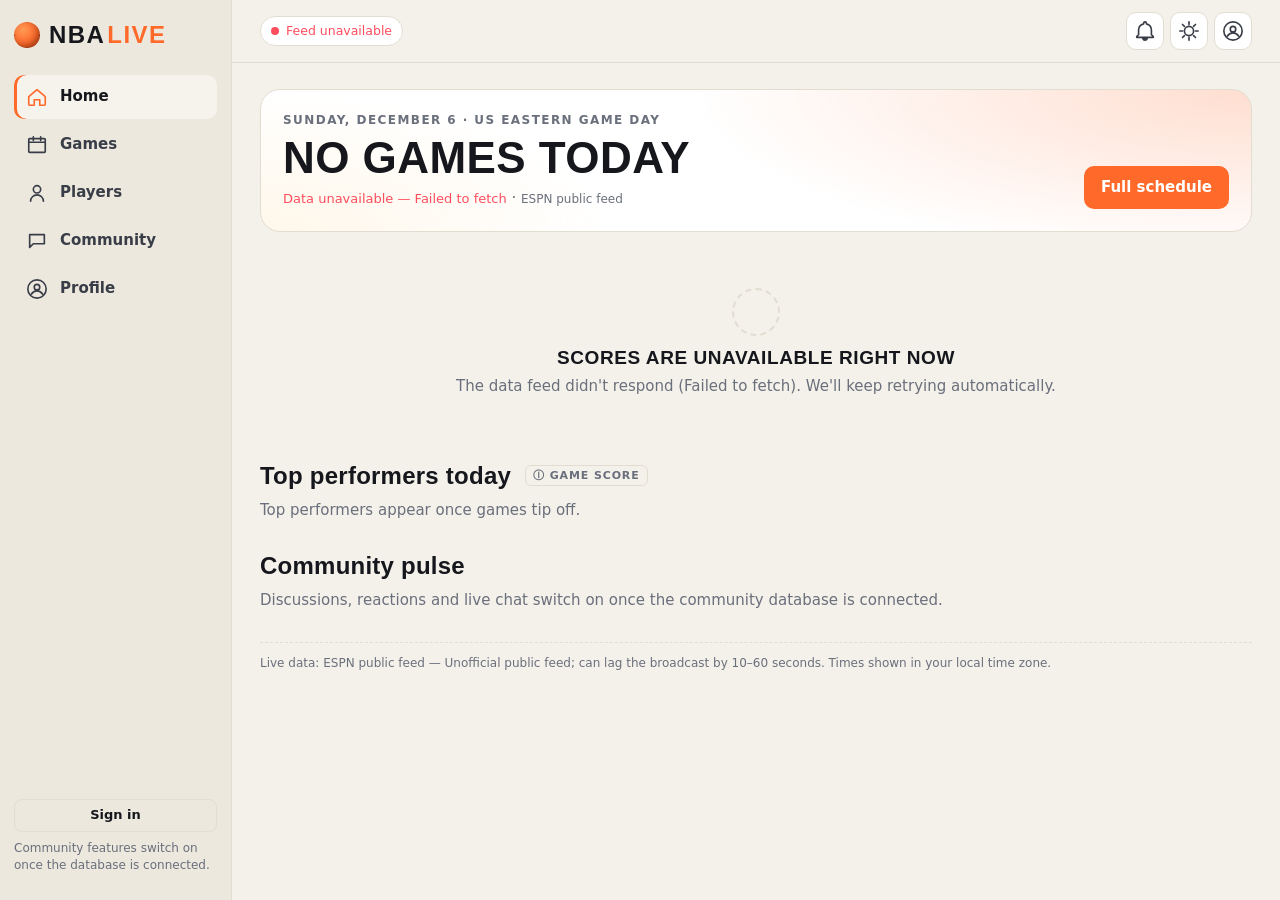
==== app/index.html @ f1c09ac2 "NBA Live app (Phase 1+2): game centre, play-by-play, box score, stats, shot chart, players, follows/" ====
<!doctype html>
<html lang="en" data-theme="dark">
<head>
<meta charset="utf-8">
<meta name="viewport" content="width=device-width, initial-scale=1, viewport-fit=cover">
<meta http-equiv="Content-Security-Policy" content="default-src 'self'; script-src 'self' https://esm.sh; connect-src 'self' https://site.api.espn.com https://site.web.api.espn.com https://*.supabase.co wss://*.supabase.co https://esm.sh; style-src 'self' 'unsafe-inline' https://fonts.googleapis.com; font-src https://fonts.gstatic.com; img-src 'self' data:; base-uri 'self'; form-action 'self'">
<meta name="referrer" content="strict-origin-when-cross-origin">
<meta name="theme-color" content="#0b0d12">
<title>NBA Live</title>
<link rel="manifest" href="manifest.webmanifest">
<link rel="icon" href="icon.svg" type="image/svg+xml">
<link rel="preconnect" href="https://fonts.googleapis.com">
<link rel="preconnect" href="https://fonts.gstatic.com" crossorigin>
<link href="https://fonts.googleapis.com/css2?family=Barlow+Condensed:wght@500;600;700;800&family=Inter:wght@400;500;600;700&family=JetBrains+Mono:wght@500;700&display=swap" rel="stylesheet">
<link rel="stylesheet" href="css/app.css?v=1">
<script src="js/theme-boot.js"></script>
</head>
<body>
<div id="shell">
  <aside id="sidebar" aria-label="Main navigation">
    <a class="brand" href="#/"><span class="brand-ball"></span><span>NBA<b>LIVE</b></span></a>
    <nav class="navlist" id="navSide"></nav>
    <div class="side-foot" id="sideFoot"></div>
  </aside>
  <div id="main">
    <header id="topbar">
      <a class="brand mob" href="#/"><span class="brand-ball"></span><span>NBA<b>LIVE</b></span></a>
      <div id="fresh" class="fresh" role="status" aria-live="polite"></div>
      <div class="top-actions">
        <a class="iconbtn" href="#/notifications" id="bell" aria-label="Notifications"><svg viewBox="0 0 24 24"><path d="M12 22a2.5 2.5 0 0 0 2.4-1.8H9.6A2.5 2.5 0 0 0 12 22Zm7-6V11a7 7 0 0 0-5.5-6.8V3.5a1.5 1.5 0 0 0-3 0v.7A7 7 0 0 0 5 11v5l-2 2v1h18v-1l-2-2Z"/></svg><i id="bellCount" hidden></i></a>
        <button class="iconbtn" id="themeBtn" aria-label="Switch light or dark theme"><svg viewBox="0 0 24 24"><path id="themeIcon" d="M12 3a9 9 0 1 0 9 9 7 7 0 0 1-9-9Z"/></svg></button>
        <a class="iconbtn" href="#/profile" id="meBtn" aria-label="Profile"></a>
      </div>
    </header>
    <div id="banner" hidden></div>
    <main id="view" tabindex="-1"></main>
  </div>
  <nav id="bottomnav" aria-label="Main navigation"></nav>
</div>
<div id="sheetRoot"></div>
<div id="toasts" aria-live="polite"></div>
<script type="module" src="js/main.js?v=1"></script>
</body>
</html>
---- app/css/app.css ----
/* NBA Live — arena night (dark) / court paper (light) */
:root {
  --font: "Inter", system-ui, -apple-system, "Segoe UI", sans-serif;
  --disp: "Barlow Condensed", "Arial Narrow", sans-serif;
  --mono: "JetBrains Mono", ui-monospace, monospace;
  --r: 14px;
  --r-sm: 9px;
  --side: 232px;
  --accent: #ff6a2b;
  --accent-2: #ffb02e;
  --live: #ff3b4f;
  --good: #1fbf75;
  --warn: #f5a524;
  --bad: #ff4d5e;
}
[data-theme="dark"] {
  --bg: #0a0c11;
  --bg-2: #0f1218;
  --panel: #131720;
  --panel-2: #1a1f2b;
  --line: #242a38;
  --text: #eef1f6;
  --muted: #8a93a6;
  --soft: #c6ccd8;
  --shadow: 0 10px 30px rgba(0, 0, 0, 0.35);
  --floor: #1b1712;
  --floor-line: rgba(255, 255, 255, 0.22);
  color-scheme: dark;
}
[data-theme="light"] {
  --bg: #f4f1ea;
  --bg-2: #ece8de;
  --panel: #ffffff;
  --panel-2: #f6f3ec;
  --line: #e2ddd1;
  --text: #15171c;
  --muted: #6a6f7c;
  --soft: #393d47;
  --shadow: 0 8px 24px rgba(40, 30, 10, 0.08);
  --floor: #f1e3c8;
  --floor-line: rgba(80, 50, 20, 0.35);
  color-scheme: light;
}

* { box-sizing: border-box; }
[hidden] { display: none !important; }
html, body { margin: 0; background: var(--bg); color: var(--text); font: 15px/1.45 var(--font); -webkit-font-smoothing: antialiased; }
a { color: inherit; text-decoration: none; }
a:hover { color: var(--accent); }
button, input, select, textarea { font: inherit; color: inherit; }
h1, h2, h3, h4 { font-family: var(--disp); letter-spacing: 0.01em; margin: 0 0 0.4em; line-height: 1.05; }
h1 { font-size: clamp(30px, 4.5vw, 44px); font-weight: 800; text-transform: uppercase; }
h2 { font-size: 24px; font-weight: 700; }
h3 { font-size: 19px; font-weight: 700; text-transform: uppercase; letter-spacing: 0.03em; }
h4 { font-size: 15px; font-weight: 700; text-transform: uppercase; letter-spacing: 0.04em; color: var(--soft); display: flex; align-items: center; gap: 6px; }
p { margin: 0 0 0.6em; }
small { color: var(--muted); }
.muted { color: var(--muted); }
.tiny { font-size: 12px; color: var(--muted); }
.good { color: var(--good); }
.bad { color: var(--bad); }
.warn { color: var(--warn); }
svg { width: 22px; height: 22px; fill: none; stroke: currentColor; stroke-width: 1.8; stroke-linecap: round; stroke-linejoin: round; }
:focus-visible { outline: 2px solid var(--accent); outline-offset: 2px; border-radius: 6px; }

/* ---------- shell ---------- */
#shell { min-height: 100vh; }
#sidebar { position: fixed; inset: 0 auto 0 0; width: var(--side); background: var(--bg-2); border-right: 1px solid var(--line); padding: 18px 14px; display: none; flex-direction: column; gap: 22px; z-index: 20; }
#main { min-width: 0; padding-bottom: calc(76px + env(safe-area-inset-bottom)); }
.brand { display: flex; align-items: center; gap: 9px; font-family: var(--disp); font-size: 24px; font-weight: 800; letter-spacing: 0.06em; }
.brand b { color: var(--accent); font-weight: 800; margin-left: 2px; }
.brand-ball { width: 26px; height: 26px; border-radius: 50%; background: radial-gradient(circle at 35% 30%, #ff9a55, var(--accent) 55%, #c4400f); position: relative; box-shadow: inset -3px -3px 6px rgba(0, 0, 0, 0.25); }
.brand-ball::before, .brand-ball::after { content: ""; position: absolute; inset: 0; border-radius: 50%; border: 1.5px solid rgba(0, 0, 0, 0.45); clip-path: inset(0 48% 0 48%); }
.brand-ball::after { clip-path: inset(48% 0 48% 0); }
.navlist { display: flex; flex-direction: column; gap: 4px; }
.navlist a { display: flex; align-items: center; gap: 12px; padding: 11px 12px; border-radius: 10px; color: var(--soft); font-weight: 600; }
.navlist a:hover { background: var(--panel); color: var(--text); }
.navlist a.on { background: var(--panel-2); color: var(--text); box-shadow: inset 3px 0 0 var(--accent); }
.navlist a.on svg { color: var(--accent); }
.side-foot { margin-top: auto; display: grid; gap: 8px; }
.side-me { display: flex; gap: 10px; align-items: center; }
.side-me span { display: grid; font-weight: 600; }

#topbar { position: sticky; top: 0; z-index: 15; display: flex; align-items: center; gap: 12px; padding: calc(10px + env(safe-area-inset-top)) 16px 10px; background: color-mix(in srgb, var(--bg) 86%, transparent); backdrop-filter: blur(12px); border-bottom: 1px solid var(--line); }
.top-actions { margin-left: auto; display: flex; gap: 6px; align-items: center; }
.iconbtn { display: inline-grid; place-items: center; width: 38px; height: 38px; border-radius: 10px; border: 1px solid var(--line); background: var(--panel); cursor: pointer; position: relative; color: var(--soft); }
.iconbtn:hover { color: var(--text); border-color: var(--muted); }
#bellCount { position: absolute; top: -5px; right: -5px; min-width: 18px; height: 18px; border-radius: 9px; background: var(--live); color: #fff; font: 700 11px/18px var(--font); font-style: normal; text-align: center; padding: 0 4px; }
.fresh { display: inline-flex; align-items: center; gap: 7px; font-size: 12.5px; color: var(--muted); padding: 5px 10px; border-radius: 20px; border: 1px solid var(--line); background: var(--panel); white-space: nowrap; overflow: hidden; text-overflow: ellipsis; }
.fresh i { width: 8px; height: 8px; border-radius: 50%; background: var(--good); flex: none; }
.fresh.live i { background: var(--live); animation: pulse 1.6s infinite; }
.fresh.warn { color: var(--warn); border-color: color-mix(in srgb, var(--warn) 40%, var(--line)); }
.fresh.warn i { background: var(--warn); }
.fresh.bad { color: var(--bad); }
.fresh.bad i { background: var(--bad); }

#bottomnav { position: fixed; inset: auto 0 0 0; z-index: 20; display: grid; grid-template-columns: repeat(5, 1fr); background: color-mix(in srgb, var(--bg-2) 94%, transparent); backdrop-filter: blur(12px); border-top: 1px solid var(--line); padding: 6px 4px calc(6px + env(safe-area-inset-bottom)); }
#bottomnav a { display: grid; justify-items: center; gap: 2px; font-size: 11px; font-weight: 600; color: var(--muted); padding: 6px 0; border-radius: 10px; }
#bottomnav a.on { color: var(--accent); }

@media (min-width: 900px) {
  #sidebar { display: flex; }
  #main { margin-left: var(--side); padding-bottom: 40px; }
  #bottomnav, .brand.mob { display: none; }
  #topbar { padding: 12px 28px; }
}

/* ---------- pages ---------- */
.page { max-width: 1240px; margin: 0 auto; padding: 18px 16px 30px; display: grid; gap: 22px; }
.page.narrow { max-width: 760px; }
@media (min-width: 900px) { .page { padding: 26px 28px 40px; } }
.page-head { display: flex; flex-wrap: wrap; align-items: flex-end; justify-content: space-between; gap: 12px; }
.page-head h1 { margin: 0; }
.sub { color: var(--muted); margin: 0; }
.eyebrow { text-transform: uppercase; letter-spacing: 0.12em; font-size: 12px; font-weight: 700; color: var(--muted); margin: 0 0 6px; display: flex; align-items: center; gap: 6px; flex-wrap: wrap; }
.sec { display: flex; align-items: center; gap: 8px; margin-bottom: 12px; }
.sec .count { font: 600 13px var(--font); color: var(--muted); background: var(--panel-2); padding: 2px 8px; border-radius: 10px; }
.hint { font: 600 11px var(--font); text-transform: uppercase; letter-spacing: 0.08em; color: var(--muted); border: 1px solid var(--line); padding: 2px 7px; border-radius: 6px; cursor: help; margin-left: 6px; }
.row { display: flex; align-items: center; }
.gap { gap: 10px; flex-wrap: wrap; }
.grid { display: grid; gap: 14px; }
.grid.two { grid-template-columns: 1fr; }
@media (min-width: 980px) { .grid.two { grid-template-columns: 1fr 1fr; align-items: start; } }
.grid.cards { grid-template-columns: repeat(auto-fill, minmax(260px, 1fr)); }
.panel { background: var(--panel); border: 1px solid var(--line); border-radius: var(--r); padding: 16px; box-shadow: var(--shadow); min-width: 0; }
.panel.notice { border-color: color-mix(in srgb, var(--accent) 45%, var(--line)); background: linear-gradient(135deg, color-mix(in srgb, var(--accent) 10%, var(--panel)), var(--panel)); }
.source-note { font-size: 12px; color: var(--muted); border-top: 1px dashed var(--line); padding-top: 12px; }
.more { display: inline-block; margin-top: 10px; font-weight: 600; color: var(--accent); }

.btn { display: inline-flex; align-items: center; justify-content: center; gap: 6px; padding: 10px 16px; border-radius: 10px; border: 1px solid transparent; background: var(--accent); color: #fff; font-weight: 700; cursor: pointer; white-space: nowrap; }
.btn:hover { filter: brightness(1.08); color: #fff; }
.btn.ghost { background: transparent; border-color: var(--line); color: var(--text); }
.btn.ghost:hover { border-color: var(--muted); color: var(--text); }
.btn.sm { padding: 6px 11px; font-size: 13px; border-radius: 8px; }
.btn.wide { width: 100%; }
.btn[disabled] { opacity: 0.55; cursor: default; }
input[type="search"], input[type="text"], input[type="email"], input[type="password"], input[type="date"], input:not([type]), select, textarea { background: var(--panel-2); border: 1px solid var(--line); border-radius: 9px; padding: 9px 11px; min-width: 0; }
textarea { width: 100%; resize: vertical; }
select { cursor: pointer; }
.seg { display: inline-flex; border: 1px solid var(--line); border-radius: 10px; padding: 3px; background: var(--panel-2); gap: 2px; }
.seg.wrap { flex-wrap: wrap; }
.seg button { border: 0; background: transparent; padding: 6px 11px; border-radius: 7px; cursor: pointer; font-weight: 600; font-size: 13px; color: var(--muted); display: inline-flex; gap: 6px; align-items: center; }
.seg button.on { background: var(--panel); color: var(--text); box-shadow: 0 1px 3px rgba(0, 0, 0, 0.2); }
.filters { display: flex; flex-wrap: wrap; gap: 10px; align-items: center; margin-bottom: 12px; }
.filters.sticky { position: sticky; top: 64px; z-index: 5; background: var(--bg); padding: 8px 0; margin: 0; }
.filters input[type="search"] { flex: 1 1 220px; }
.chips { display: flex; gap: 6px; flex-wrap: wrap; margin-bottom: 8px; }
.chipbtn { border: 1px solid var(--line); background: transparent; border-radius: 20px; padding: 5px 12px; font-size: 13px; font-weight: 600; cursor: pointer; color: var(--soft); }
.chipbtn.on { background: var(--text); color: var(--bg); border-color: var(--text); }
.toggle { display: inline-flex; gap: 8px; align-items: center; cursor: pointer; font-weight: 500; }
.toggle input { accent-color: var(--accent); width: 17px; height: 17px; }

.chip { display: inline-flex; align-items: center; gap: 5px; font: 700 11px/1 var(--font); text-transform: uppercase; letter-spacing: 0.08em; padding: 5px 8px; border-radius: 6px; background: var(--panel-2); color: var(--soft); border: 1px solid var(--line); white-space: nowrap; }
.chip.live { background: color-mix(in srgb, var(--live) 16%, transparent); color: var(--live); border-color: color-mix(in srgb, var(--live) 35%, transparent); }
.chip.warn { color: var(--warn); border-color: color-mix(in srgb, var(--warn) 40%, transparent); background: color-mix(in srgb, var(--warn) 12%, transparent); }
.chip.bad { color: var(--bad); border-color: color-mix(in srgb, var(--bad) 40%, transparent); background: color-mix(in srgb, var(--bad) 12%, transparent); }
.chip.muted { color: var(--muted); }
.dot { display: inline-block; width: 8px; height: 8px; border-radius: 50%; background: currentColor; }
.dot.live { background: var(--live); animation: pulse 1.6s infinite; }
@keyframes pulse { 0% { box-shadow: 0 0 0 0 color-mix(in srgb, var(--live) 60%, transparent); } 70% { box-shadow: 0 0 0 7px transparent; } 100% { box-shadow: 0 0 0 0 transparent; } }

/* team + player badges (no logos or photos: initials in team colours) */
.tbadge { display: inline-grid; place-items: center; min-width: 34px; height: 24px; padding: 0 5px; border-radius: 6px; font: 800 12.5px/1 var(--disp); letter-spacing: 0.05em; flex: none; box-shadow: inset 0 -2px 0 rgba(0, 0, 0, 0.18); }
.tbadge.xs { min-width: 30px; height: 18px; font-size: 11px; border-radius: 4px; }
.tbadge.lg { min-width: 56px; height: 40px; font-size: 20px; border-radius: 10px; }
.pbadge { --tc: #444; --ti: #fff; position: relative; display: inline-grid; place-items: center; width: 38px; height: 38px; border-radius: 50%; flex: none; background: radial-gradient(circle at 30% 25%, color-mix(in srgb, var(--tc) 70%, #fff), var(--tc)); color: var(--ti); font: 800 14px/1 var(--disp); letter-spacing: 0.03em; }
.pbadge i { position: absolute; right: -4px; bottom: -3px; font: 700 10px/1 var(--mono); font-style: normal; background: var(--bg); color: var(--text); border: 1px solid var(--line); border-radius: 6px; padding: 2px 3px; }
.pbadge.lg { width: 52px; height: 52px; font-size: 19px; }
.pbadge.xl { width: 96px; height: 96px; font-size: 36px; }
.pbadge.xl i { font-size: 14px; padding: 3px 6px; }
.avatar { display: inline-grid; place-items: center; width: 34px; height: 34px; border-radius: 50%; font: 800 13px/1 var(--disp); flex: none; }
.avatar.xs { width: 24px; height: 24px; font-size: 10px; }
.avatar.sm { width: 30px; height: 30px; font-size: 12px; }
.avatar.xl { width: 72px; height: 72px; font-size: 28px; }

/* ---------- home ---------- */
.hero { display: flex; justify-content: space-between; align-items: flex-end; gap: 16px; flex-wrap: wrap; padding: 22px; border-radius: 20px; border: 1px solid var(--line); background:
  radial-gradient(800px 240px at 100% 0%, color-mix(in srgb, var(--accent) 22%, transparent), transparent 70%),
  radial-gradient(500px 200px at 0% 100%, color-mix(in srgb, var(--accent-2) 10%, transparent), transparent 70%), var(--panel); }
.hero h1 { margin: 0 0 6px; }
.fresh-note { font-size: 13px; color: var(--muted); }
.fresh-note.warn { color: var(--warn); }
.fresh-note.bad { color: var(--bad); }
.perf-list { display: grid; gap: 8px; grid-template-columns: repeat(auto-fill, minmax(330px, 1fr)); }
.perf { display: grid; grid-template-columns: 22px 44px minmax(0, 1fr); grid-template-areas: "rank badge name" "rank badge line"; column-gap: 10px; row-gap: 2px; align-items: center; background: var(--panel); border: 1px solid var(--line); border-radius: 12px; padding: 10px 12px; }
.perf:hover { border-color: var(--accent); color: inherit; }
.perf .rank { grid-area: rank; font: 800 20px var(--disp); color: var(--muted); }
.perf .pbadge { grid-area: badge; }
.perf-name { grid-area: name; display: flex; align-items: baseline; gap: 8px; min-width: 0; }
.perf-name b { white-space: nowrap; overflow: hidden; text-overflow: ellipsis; }
.perf-name small { display: inline-flex; align-items: center; gap: 5px; white-space: nowrap; flex: none; }
.perf-line { grid-area: line; font: 700 15px var(--disp); letter-spacing: 0.03em; display: flex; gap: 8px; align-items: baseline; flex-wrap: wrap; }
.perf-line small { font: 500 11px var(--font); }
.follow-strip { display: grid; gap: 10px; grid-template-columns: repeat(auto-fill, minmax(260px, 1fr)); }
.fchip { display: flex; gap: 10px; align-items: center; padding: 10px 12px; border: 1px solid var(--line); border-radius: 12px; background: var(--panel); }
.fchip span { display: grid; min-width: 0; }
.pulse { display: grid; gap: 8px; }
.pulse-item { display: flex; gap: 10px; align-items: flex-start; padding: 10px 12px; border-radius: 12px; background: var(--panel); border: 1px solid var(--line); }
.pulse-item small { margin-left: 6px; }

/* ---------- game cards ---------- */
.gcard { display: grid; gap: 8px; padding: 14px; border-radius: var(--r); background: var(--panel); border: 1px solid var(--line); position: relative; overflow: hidden; transition: transform 0.15s, border-color 0.15s; }
.gcard::before { content: ""; position: absolute; inset: 0 0 auto 0; height: 3px; background: linear-gradient(90deg, var(--ha) 50%, var(--hh) 50%); }
.gcard:hover { transform: translateY(-2px); border-color: color-mix(in srgb, var(--accent) 50%, var(--line)); color: inherit; }
.gcard.in { border-color: color-mix(in srgb, var(--live) 35%, var(--line)); }
.gc-top { display: flex; justify-content: space-between; align-items: center; gap: 8px; }
.gc-clock { font: 600 13px var(--mono); color: var(--soft); }
.gc-row { display: grid; grid-template-columns: auto 1fr auto; gap: 10px; align-items: center; }
.gc-row.lost { opacity: 0.6; }
.gc-name { display: grid; min-width: 0; }
.gc-name b { white-space: nowrap; overflow: hidden; text-overflow: ellipsis; font-weight: 600; }
.gc-name small { font-size: 11.5px; }
.sc { font: 800 28px/1 var(--disp); position: relative; min-width: 44px; text-align: right; font-variant-numeric: tabular-nums; }
.gc-row.lead .sc { color: var(--text); }
.gcard.big .sc { font-size: 36px; }
.gc-foot { font-size: 12px; color: var(--muted); }
.flash { animation: flash 1.4s ease-out 2; color: var(--accent) !important; }
@keyframes flash { 0% { text-shadow: 0 0 0 transparent; transform: scale(1); } 20% { text-shadow: 0 0 18px var(--accent); transform: scale(1.12); } 100% { text-shadow: 0 0 0 transparent; transform: scale(1); } }
.delta { position: absolute; top: -12px; right: -6px; font: 700 12px var(--font); font-style: normal; color: #fff; background: var(--accent); border-radius: 6px; padding: 1px 5px; animation: rise 1.6s ease-out forwards; }
@keyframes rise { from { opacity: 1; transform: translateY(4px); } to { opacity: 0; transform: translateY(-14px); } }

.daystrip { display: flex; gap: 6px; align-items: center; overflow-x: auto; padding-bottom: 4px; }
.daystrip .day { display: grid; justify-items: center; min-width: 62px; padding: 8px 6px; border-radius: 12px; border: 1px solid var(--line); background: var(--panel); cursor: pointer; }
.daystrip .day b { font: 800 22px/1.1 var(--disp); }
.daystrip .day small { font-size: 11px; text-transform: uppercase; letter-spacing: 0.06em; }
.daystrip .day.today { border-color: color-mix(in srgb, var(--accent) 60%, var(--line)); }
.daystrip .day.on { background: var(--accent); border-color: var(--accent); color: #fff; }
.daystrip .day.on small { color: rgba(255, 255, 255, 0.85); }

/* ---------- game centre ---------- */
.scorehead { display: grid; grid-template-columns: 1fr auto 1fr; align-items: center; gap: 12px; padding: 18px; border-radius: 20px; border: 1px solid var(--line); background:
  linear-gradient(100deg, color-mix(in srgb, var(--ca) 28%, transparent), transparent 38%, transparent 62%, color-mix(in srgb, var(--ch) 28%, transparent)), var(--panel); box-shadow: var(--shadow); }
.sh-team { display: flex; align-items: center; gap: 12px; min-width: 0; }
.sh-team > div { display: grid; min-width: 0; }
.sh-team.home { flex-direction: row-reverse; text-align: right; }
.sh-team.home .sh-meta { justify-content: flex-end; }
.sh-name { font: 700 20px/1.05 var(--disp); text-transform: uppercase; }
.sh-meta { display: flex; gap: 8px; flex-wrap: wrap; align-items: center; margin-top: 5px; font-size: 12px; }
.to-dots { display: inline-flex; gap: 3px; }
.to-dots i { width: 7px; height: 7px; border-radius: 2px; background: var(--line); }
.to-dots i.on { background: var(--soft); }
.fouls { color: var(--muted); }
.fouls.bonus { color: var(--warn); font-weight: 700; }
.poss { color: var(--accent); font-weight: 700; }
.sh-mid { display: grid; justify-items: center; gap: 6px; text-align: center; }
.sh-scores { display: flex; align-items: center; gap: 12px; }
.big-score { position: relative; font: 800 clamp(44px, 9vw, 72px)/0.9 var(--disp); font-variant-numeric: tabular-nums; }
.sh-dash { color: var(--muted); font: 700 28px var(--disp); }
.sh-status { display: flex; gap: 8px; align-items: center; font: 600 14px var(--mono); }
@media (max-width: 640px) {
  .scorehead { grid-template-columns: 1fr 1fr; padding: 14px; }
  .sh-mid { grid-column: 1 / -1; order: -1; }
  .sh-team .tbadge.lg { min-width: 44px; height: 32px; font-size: 16px; }
  .sh-name { font-size: 16px; }
}
.linescore { width: 100%; border-collapse: collapse; margin-top: 10px; font: 600 14px var(--mono); background: var(--panel); border: 1px solid var(--line); border-radius: 12px; overflow: hidden; }
.linescore th, .linescore td { padding: 7px 10px; text-align: center; border-bottom: 1px solid var(--line); }
.linescore th:first-child { text-align: left; display: flex; gap: 6px; align-items: center; font-family: var(--font); }
.linescore thead th { color: var(--muted); font-size: 12px; }
.linescore .tot { font-weight: 800; color: var(--text); }
.linescore tr:last-child td, .linescore tr:last-child th { border-bottom: 0; }
.tabs { display: flex; gap: 4px; overflow-x: auto; border-bottom: 1px solid var(--line); position: sticky; top: 58px; z-index: 6; background: var(--bg); scrollbar-width: none; }
.tabs a { padding: 12px 14px; font-weight: 700; color: var(--muted); white-space: nowrap; border-bottom: 2.5px solid transparent; }
.tabs a.on { color: var(--text); border-bottom-color: var(--accent); }
.game [data-body] { display: grid; gap: 14px; }

.plays { list-style: none; margin: 0; padding: 0; display: grid; }
.play { display: grid; grid-template-columns: 58px 34px 1fr auto; gap: 10px; align-items: center; padding: 9px 6px; border-bottom: 1px solid var(--line); cursor: pointer; border-radius: 8px; }
.play > a { display: contents; }
.play:hover { background: var(--panel-2); }
.play.scoring .pl-text { font-weight: 600; }
.play.cat-sub .pl-text, .play.cat-timeout .pl-text { color: var(--muted); }
.pl-clock { display: grid; font: 600 11px var(--mono); color: var(--muted); }
.pl-clock b { font-size: 13px; color: var(--soft); }
.pl-text { min-width: 0; }
.pts { font-style: normal; font: 800 13px var(--disp); background: var(--accent); color: #fff; border-radius: 5px; padding: 1px 6px; margin-right: 7px; }
.pl-score { font: 600 13px var(--mono); color: var(--muted); }
.pl-score.hot { color: var(--text); }
.pl-act { display: inline-block; margin-left: 8px; font-size: 12px; color: var(--muted); }
.plays.compact .play { grid-template-columns: 52px 34px 1fr auto; padding: 7px 4px; }
.pgroup { margin: 14px 0 4px; color: var(--muted); font-size: 14px; }
.run { display: flex; gap: 8px; align-items: center; padding: 8px 10px; border-radius: 10px; margin-bottom: 8px; background: color-mix(in srgb, var(--tc) 18%, transparent); border: 1px solid color-mix(in srgb, var(--tc) 40%, transparent); }
.leaders { display: grid; grid-template-columns: 1fr 1fr; gap: 14px; }
.leader { display: grid; grid-template-columns: 38px 1fr auto; gap: 8px; align-items: center; padding: 6px 0; }
.leader span { display: grid; min-width: 0; }
.leader span b { white-space: nowrap; overflow: hidden; text-overflow: ellipsis; }
.leader strong { font: 800 26px var(--disp); }
.oncourt { border-radius: 12px; padding: 10px; background: color-mix(in srgb, var(--tc) 8%, var(--panel-2)); border: 1px solid color-mix(in srgb, var(--tc) 30%, var(--line)); }
.oc-p { display: grid; grid-template-columns: 38px 1fr auto; gap: 10px; align-items: center; padding: 6px 2px; }
.oc-p span:nth-child(2) { display: grid; }
.oc-line { font: 700 15px var(--disp); display: flex; gap: 5px; align-items: baseline; }
.oc-line small { font: 500 10px var(--font); margin-right: 3px; }
.oc-line em { font: 600 11px var(--mono); font-style: normal; color: var(--muted); margin-left: 4px; }
.oc-line em.bad { color: var(--bad); }
.subhead { margin-top: 14px; }
.subs { list-style: none; padding: 0; margin: 0; display: grid; gap: 4px; }
.subs li { display: grid; grid-template-columns: 34px 1fr 1fr auto; gap: 10px; align-items: center; padding: 7px 8px; border-radius: 8px; background: var(--panel-2); cursor: pointer; font-size: 14px; }
.sub-in { color: var(--good); font-weight: 600; }
.sub-out { color: var(--bad); font-weight: 600; }
.wp { width: 100%; height: 120px; }
.wp polyline { fill: none; stroke-width: 2.5; vector-effect: non-scaling-stroke; }
.wp .mid { stroke: var(--line); stroke-dasharray: 4 4; vector-effect: non-scaling-stroke; }
.wp-legend { display: flex; justify-content: space-between; font-size: 13px; gap: 8px; }
.wp-legend span { display: flex; align-items: center; gap: 5px; }
.kv { display: grid; grid-template-columns: max-content 1fr; gap: 6px 14px; margin: 0; }
.kv dt { color: var(--muted); }
.kv dd { margin: 0; }
.matchup { display: flex; align-items: center; justify-content: space-around; gap: 10px; margin: 8px 0 16px; text-align: center; }
.matchup > div { display: grid; justify-items: center; gap: 6px; }
.vs { font: 800 22px var(--disp); color: var(--muted); }
.inj { list-style: none; padding: 0; margin: 0 0 12px; display: grid; gap: 6px; }
.summary .facts { margin: 0 0 12px; }
.facts { padding-left: 18px; display: grid; gap: 4px; }
.generated { border: 1px dashed color-mix(in srgb, var(--accent) 50%, var(--line)); border-radius: 12px; padding: 12px; background: color-mix(in srgb, var(--accent) 6%, transparent); }
.gen-tag { display: inline-block; font: 700 10.5px var(--font); letter-spacing: 0.1em; text-transform: uppercase; color: var(--accent); margin-bottom: 6px; }

.tablewrap { overflow-x: auto; -webkit-overflow-scrolling: touch; border-radius: 10px; }
table.box { border-collapse: collapse; width: 100%; font: 500 13.5px var(--mono); white-space: nowrap; }
table.box th, table.box td { padding: 8px 9px; text-align: right; border-bottom: 1px solid var(--line); }
table.box th:first-child { text-align: left; font-family: var(--font); position: sticky; left: 0; background: var(--panel); z-index: 1; min-width: 150px; }
table.box thead th { font: 700 11.5px var(--font); color: var(--muted); }
table.box thead button { border: 0; background: none; cursor: pointer; font: inherit; color: inherit; padding: 0; }
table.box thead button.on { color: var(--accent); }
table.box td.sorted { background: color-mix(in srgb, var(--accent) 8%, transparent); }
table.box tr.grp th { font: 700 11px var(--font); text-transform: uppercase; letter-spacing: 0.1em; color: var(--muted); background: var(--panel-2); }
table.box tr.totals th, table.box tr.totals td { font-weight: 800; border-top: 2px solid var(--line); }
table.box tr.pcts td { color: var(--muted); }
table.box tr.oncourt-row th { box-shadow: inset 3px 0 0 var(--good); }
.oc-dot { display: inline-block; width: 7px; height: 7px; border-radius: 50%; background: var(--good); margin-right: 6px; vertical-align: middle; }
.dnp { font-size: 13px; color: var(--muted); margin-top: 10px; }
table.log th:first-child { min-width: 70px; }

.cmp-head { display: flex; justify-content: space-between; align-items: center; margin-bottom: 8px; font-family: var(--disp); text-transform: uppercase; font-size: 17px; }
.cmp { display: grid; grid-template-columns: 70px 1fr 70px; gap: 10px; align-items: center; padding: 6px 0; font: 600 14px var(--mono); }
.cmp > span:last-child { text-align: right; }
.cmp .win { color: var(--text); font-weight: 800; }
.cmp > span { color: var(--muted); }
.cmp-mid small { display: block; text-align: center; font: 600 12px var(--font); margin-bottom: 4px; }
.cmp-bar { display: flex; height: 7px; border-radius: 4px; overflow: hidden; gap: 2px; background: var(--panel-2); }
.qbars { display: flex; gap: 14px; align-items: flex-end; height: 150px; padding-top: 10px; }
.qb { display: grid; justify-items: center; gap: 4px; flex: 1; height: 100%; grid-template-rows: 1fr auto auto; }
.qb-bars { display: flex; gap: 4px; align-items: flex-end; height: 100%; }
.qb-bars i { width: 16px; border-radius: 4px 4px 0 0; min-height: 2px; }
.qb span { font: 600 12px var(--mono); }

/* shot chart */
.shot-layout { display: grid; gap: 14px; }
@media (min-width: 1000px) { .shot-layout { grid-template-columns: 1.4fr 1fr; align-items: start; } }
.court-wrap { max-width: 620px; margin: 0 auto; }
.court { width: 100%; height: auto; display: block; border-radius: 12px; }
.c-floor { fill: var(--floor); }
.c-lines * { fill: none; stroke: var(--floor-line); stroke-width: 2; }
.c-rim { stroke: var(--accent) !important; stroke-width: 2.5 !important; }
.shot { cursor: pointer; transition: transform 0.1s; }
.shot.made { stroke: rgba(0, 0, 0, 0.45); stroke-width: 1.5; opacity: 0.9; }
.shot.miss path { stroke-width: 2.6; fill: none; }
.shot.miss .hit { fill: transparent; stroke: none; }
.shot.sel { stroke: var(--text) !important; stroke-width: 3; }
.shot:hover { opacity: 1; }
.legend { font-size: 13px; color: var(--muted); margin-top: 8px; display: flex; align-items: center; gap: 6px; flex-wrap: wrap; }
.lg.made { display: inline-block; width: 11px; height: 11px; border-radius: 50%; background: var(--accent); }
.lg.miss { font-weight: 800; color: var(--accent); }
.zones { width: 100%; border-collapse: collapse; font-size: 14px; }
.zones th, .zones td { padding: 7px 6px; text-align: left; border-bottom: 1px solid var(--line); }
.zones th { font-size: 12px; color: var(--muted); }
.barcell { width: 35%; }
.barcell i { display: block; height: 8px; border-radius: 4px; background: var(--accent); }
.mini-stat { display: flex; gap: 6px; align-items: center; padding: 6px 10px; border-radius: 10px; background: var(--panel-2); }
.ps-court .court.mini { max-width: 320px; margin: 10px auto 0; }

/* sheet */
.sheet-wrap { position: fixed; inset: 0; z-index: 50; }
.sheet-bg { position: absolute; inset: 0; background: rgba(0, 0, 0, 0.5); opacity: 0; transition: opacity 0.2s; }
.sheet { position: absolute; left: 0; right: 0; bottom: 0; max-height: 88vh; overflow: auto; background: var(--panel); border-radius: 20px 20px 0 0; border: 1px solid var(--line); padding: 20px 18px calc(20px + env(safe-area-inset-bottom)); transform: translateY(100%); transition: transform 0.22s ease-out; outline: none; }
.sheet-wrap.open .sheet-bg { opacity: 1; }
.sheet-wrap.open .sheet { transform: none; }
.sheet-x { position: absolute; top: 10px; right: 12px; width: 34px; height: 34px; border-radius: 50%; border: 1px solid var(--line); background: var(--panel-2); font-size: 20px; cursor: pointer; line-height: 1; }
@media (min-width: 900px) {
  .sheet { left: auto; top: 0; width: 460px; max-height: none; border-radius: 0; transform: translateX(100%); }
}
.playsheet h2 { font: 700 22px/1.2 var(--font); display: flex; gap: 8px; align-items: flex-start; padding-right: 30px; }
.ps-score { display: flex; gap: 16px; align-items: center; font: 700 18px var(--mono); margin: 8px 0 12px; }
.ps-score span { display: flex; gap: 6px; align-items: center; }
.ps-people { display: grid; gap: 8px; margin-bottom: 12px; }
.ps-person { display: flex; gap: 10px; align-items: center; padding: 8px 10px; border-radius: 10px; background: var(--panel-2); }
.ps-person span { display: grid; }
.reactbar { display: flex; gap: 6px; flex-wrap: wrap; margin: 14px 0; }
.reactbar button { border: 1px solid var(--line); background: var(--panel-2); border-radius: 20px; padding: 6px 10px; cursor: pointer; font-size: 17px; display: inline-flex; align-items: center; gap: 4px; }
.reactbar button b { font: 700 12px var(--font); }
.reactbar button.on { border-color: var(--accent); background: color-mix(in srgb, var(--accent) 16%, transparent); }
.reactbar .share { font-size: 13px; font-weight: 700; margin-left: auto; }

/* discussion */
.thread { display: grid; gap: 2px; margin-bottom: 12px; }
.cmt { display: grid; grid-template-columns: 32px 1fr; gap: 10px; padding: 10px 0; border-bottom: 1px solid var(--line); }
.cmt.reply { margin-left: 30px; }
.cmt header { display: flex; gap: 8px; align-items: baseline; flex-wrap: wrap; }
.cmt p { margin: 3px 0 4px; white-space: pre-wrap; word-break: break-word; }
.cmt footer { display: flex; gap: 12px; }
.cmt footer button { border: 0; background: none; color: var(--muted); font-size: 12.5px; font-weight: 600; cursor: pointer; padding: 0; }
.cmt footer button.lk.on { color: var(--live); }
.composer { display: grid; gap: 8px; justify-items: end; }
.replying { justify-self: stretch; font-size: 13px; color: var(--muted); display: flex; gap: 8px; }
.replying button { border: 0; background: none; color: var(--accent); cursor: pointer; }
.signin-cta { display: flex; gap: 8px; flex-wrap: wrap; align-items: center; padding: 12px; border-radius: 12px; background: var(--panel-2); }
.signin-cta span { flex: 1 1 100%; color: var(--muted); }
.chat { display: grid; grid-template-rows: auto 1fr auto; height: min(70vh, 620px); }
.chat-head { display: flex; justify-content: space-between; align-items: baseline; margin-bottom: 8px; }
.chat-list { overflow-y: auto; display: grid; align-content: start; gap: 10px; padding: 6px 2px; }
.chat-msg { display: flex; gap: 8px; }
.chat-msg p { margin: 2px 0 0; word-break: break-word; }
.chat-msg.mine b { color: var(--accent); }
.chat-form { display: flex; gap: 8px; margin-top: 8px; }
.chat-form input { flex: 1; }

/* players */
.grid.players { grid-template-columns: repeat(auto-fill, minmax(250px, 1fr)); gap: 10px; }
.pcard { display: grid; grid-template-columns: 52px 1fr; gap: 12px; align-items: center; padding: 12px; border-radius: var(--r); border: 1px solid var(--line); background: linear-gradient(120deg, color-mix(in srgb, var(--tc) 12%, transparent), transparent 60%), var(--panel); position: relative; }
.pcard:hover { border-color: var(--tc); color: inherit; }
.pc-name { display: grid; min-width: 0; }
.pc-name b { white-space: nowrap; overflow: hidden; text-overflow: ellipsis; }
.pc-name small { display: flex; gap: 5px; align-items: center; }
.pc-tags { grid-column: 1 / -1; display: flex; gap: 6px; flex-wrap: wrap; }
.pc-tags:empty { display: none; }
.phero { display: flex; gap: 22px; align-items: center; flex-wrap: wrap; padding: 22px; border-radius: 20px; border: 1px solid var(--line); background: radial-gradient(600px 260px at 0% 0%, color-mix(in srgb, var(--tc) 35%, transparent), transparent 70%), var(--panel); }
.ph-main { display: grid; gap: 8px; justify-items: start; }
.ph-main h1 { margin: 0; }
.bigstats { display: grid; grid-template-columns: repeat(auto-fill, minmax(78px, 1fr)); gap: 8px; }
.bigstat { display: grid; justify-items: center; padding: 10px 4px; border-radius: 12px; background: var(--panel-2); }
.bigstat b { font: 800 28px/1 var(--disp); }
.bigstat small { font-size: 11px; text-transform: uppercase; letter-spacing: 0.08em; font-weight: 700; }
.bigstat em { font: 600 10.5px var(--font); font-style: normal; color: var(--accent); }
.live-track.in { border-color: color-mix(in srgb, var(--live) 40%, var(--line)); }
.lt-head { display: flex; gap: 10px; align-items: center; flex-wrap: wrap; margin-bottom: 8px; }
.lt-head h3 { margin: 0; }
.lt-head a { margin-left: auto; font: 600 13px var(--mono); }
.on-floor { color: var(--good); font-weight: 700; }
.off-floor { color: var(--muted); font-weight: 600; }
.trend { display: flex; gap: 6px; align-items: flex-end; height: 110px; margin: 6px 0 14px; }
.trend a { flex: 1; display: grid; grid-template-rows: 1fr auto; justify-items: center; height: 100%; gap: 3px; }
.trend i { width: 100%; max-width: 30px; align-self: end; border-radius: 5px 5px 0 0; background: linear-gradient(var(--accent), color-mix(in srgb, var(--accent) 40%, transparent)); min-height: 3px; }
.trend small { font: 600 11px var(--mono); }

/* community */
.rooms { display: grid; gap: 8px; grid-template-columns: repeat(auto-fill, minmax(240px, 1fr)); }
.room { display: flex; gap: 6px; align-items: center; padding: 12px; border-radius: 12px; background: var(--panel); border: 1px solid var(--line); }
.room span { display: grid; margin-left: 6px; flex: 1; }
.room.in { border-color: color-mix(in srgb, var(--live) 40%, var(--line)); }

/* profile + auth */
.me { display: grid; grid-template-columns: auto 1fr; gap: 16px; align-items: center; }
.me .form { grid-column: 1 / -1; }
.field { display: grid; gap: 5px; }
.field > span { font-size: 13px; font-weight: 600; color: var(--soft); }
.form { grid-template-columns: 1fr; }
@media (min-width: 640px) { .form { grid-template-columns: 1fr 1fr; } .form .btn { justify-self: start; } }
.swatches { display: flex; gap: 8px; flex-wrap: wrap; }
.sw { width: 28px; height: 28px; border-radius: 50%; border: 2px solid transparent; cursor: pointer; }
.sw.on { border-color: var(--text); box-shadow: 0 0 0 2px var(--bg) inset; }
.follows { list-style: none; padding: 0; margin: 0 0 12px; display: grid; gap: 6px; }
.follows li { display: grid; grid-template-columns: auto 1fr auto auto; gap: 10px; align-items: center; padding: 8px 10px; border-radius: 10px; background: var(--panel-2); }
.prefs { display: grid; gap: 10px; margin: 10px 0; }
.auth { display: grid; gap: 14px; max-width: 440px; margin: 4vh auto 0; }
.auth h1 { margin: 0; font-size: 34px; }
.auth input { width: 100%; }
.auth-links { display: grid; gap: 6px; font-size: 14px; color: var(--accent); }
.form-msg { background: var(--panel-2); border-radius: 10px; padding: 10px; margin: 0; }
.inbox { list-style: none; margin: 0; padding: 0; display: grid; gap: 6px; }
.inbox a { display: grid; grid-template-columns: 30px 1fr auto; gap: 10px; align-items: center; padding: 12px; border-radius: 12px; background: var(--panel); border: 1px solid var(--line); }
.inbox a span:nth-child(2) { display: grid; }
.inbox li.unread a { border-color: color-mix(in srgb, var(--accent) 50%, var(--line)); }
.inbox time { font-size: 12px; color: var(--muted); }
.ib-icon { font-size: 20px; }

/* empty + skeleton + toasts */
.empty { display: grid; justify-items: center; text-align: center; padding: 34px 16px; color: var(--muted); }
.empty h3 { color: var(--text); }
.empty-ball { width: 48px; height: 48px; border-radius: 50%; border: 2px dashed var(--line); margin-bottom: 12px; }
.sk { border-radius: var(--r); background: linear-gradient(90deg, var(--panel) 0%, var(--panel-2) 50%, var(--panel) 100%); background-size: 200% 100%; animation: shimmer 1.3s infinite; border: 1px solid var(--line); }
.sk-card { height: 128px; }
.sk-player { height: 76px; }
.sk-head { height: 150px; }
.sk-block { height: 320px; margin-top: 14px; }
@keyframes shimmer { from { background-position: 200% 0; } to { background-position: -200% 0; } }
#toasts { position: fixed; z-index: 60; right: 16px; bottom: calc(86px + env(safe-area-inset-bottom)); display: grid; gap: 8px; max-width: min(380px, calc(100vw - 32px)); }
@media (min-width: 900px) { #toasts { bottom: 20px; } }
.toast { background: var(--panel); border: 1px solid var(--line); border-left: 4px solid var(--accent); border-radius: 12px; padding: 11px 14px; box-shadow: var(--shadow); font-size: 14px; animation: tin 0.25s ease-out; }
.toast.good { border-left-color: var(--good); }
.toast.bad { border-left-color: var(--bad); }
.toast.out { opacity: 0; transform: translateX(20px); transition: 0.5s; }
.toast a { color: var(--accent); font-weight: 700; }
@keyframes tin { from { opacity: 0; transform: translateY(10px); } }
@media (prefers-reduced-motion: reduce) { *, *::before, *::after { animation: none !important; transition: none !important; } }

/* keep grid/flex children from forcing horizontal overflow on phones */
.page > *, .grid > *, .game [data-body] > *, .view-host { min-width: 0; }
.sh-team b, .sh-team small { overflow: hidden; text-overflow: ellipsis; white-space: nowrap; }
@media (max-width: 640px) {
  .play, .plays.compact .play { grid-template-columns: 46px 32px minmax(0, 1fr) auto; gap: 8px; }
  .leaders { grid-template-columns: 1fr; }
  .subs li { grid-template-columns: 32px 1fr 1fr; }
  .subs li small { grid-column: 2 / -1; }
  .cmp { grid-template-columns: 54px 1fr 54px; }
  .oc-line { font-size: 13px; }
}
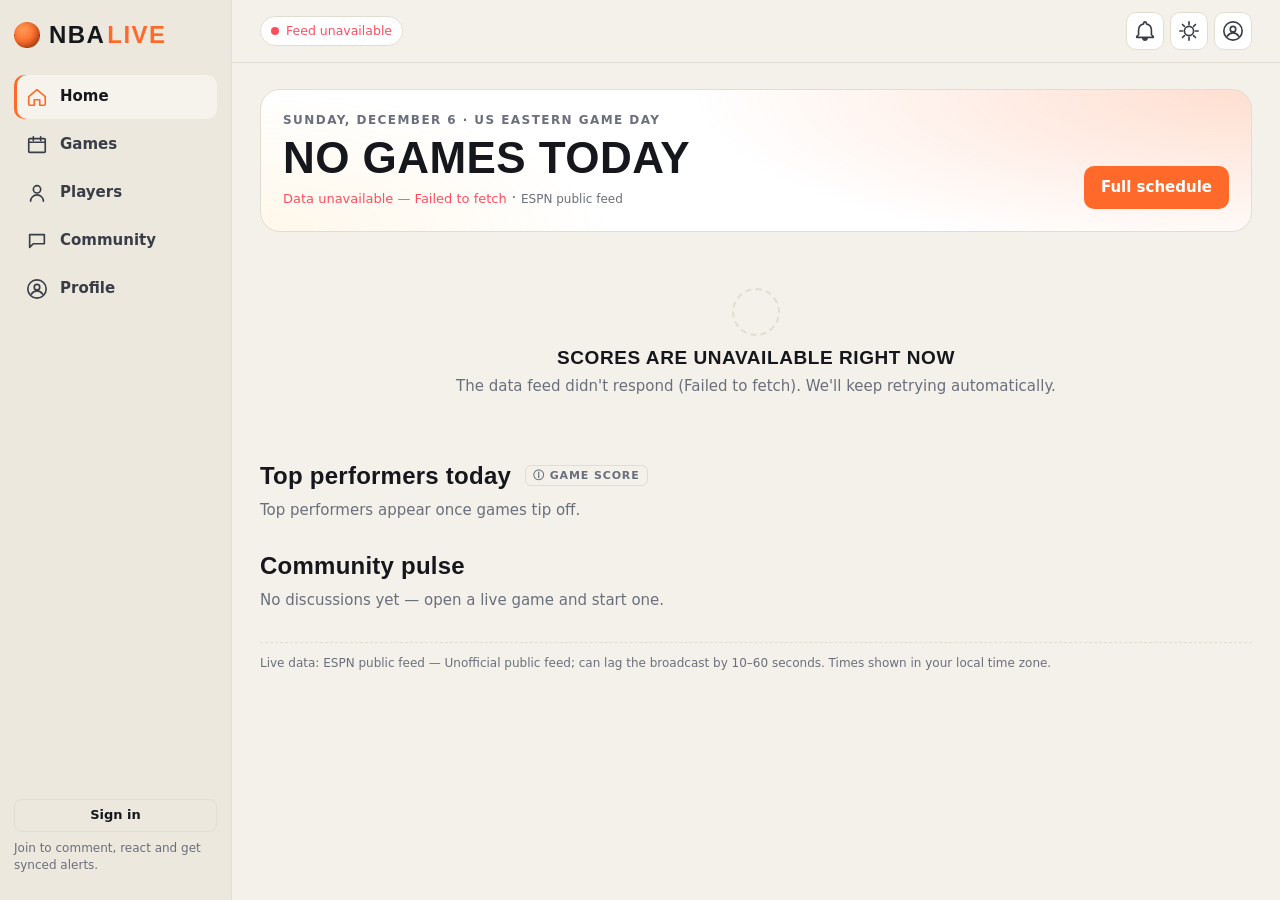
==== commit 37e1ae77: "Disambiguate profile joins for comments and chat Co-Authored-By: Claude Opus 5.5 <noreply@anthropic." ====
--- a/app/index.html
+++ b/app/index.html
@@ -39,6 +39,6 @@
 </div>
 <div id="sheetRoot"></div>
 <div id="toasts" aria-live="polite"></div>
-<script type="module" src="js/main.js?v=1"></script>
+<script type="module" src="js/main.js?v=2"></script>
 </body>
 </html>
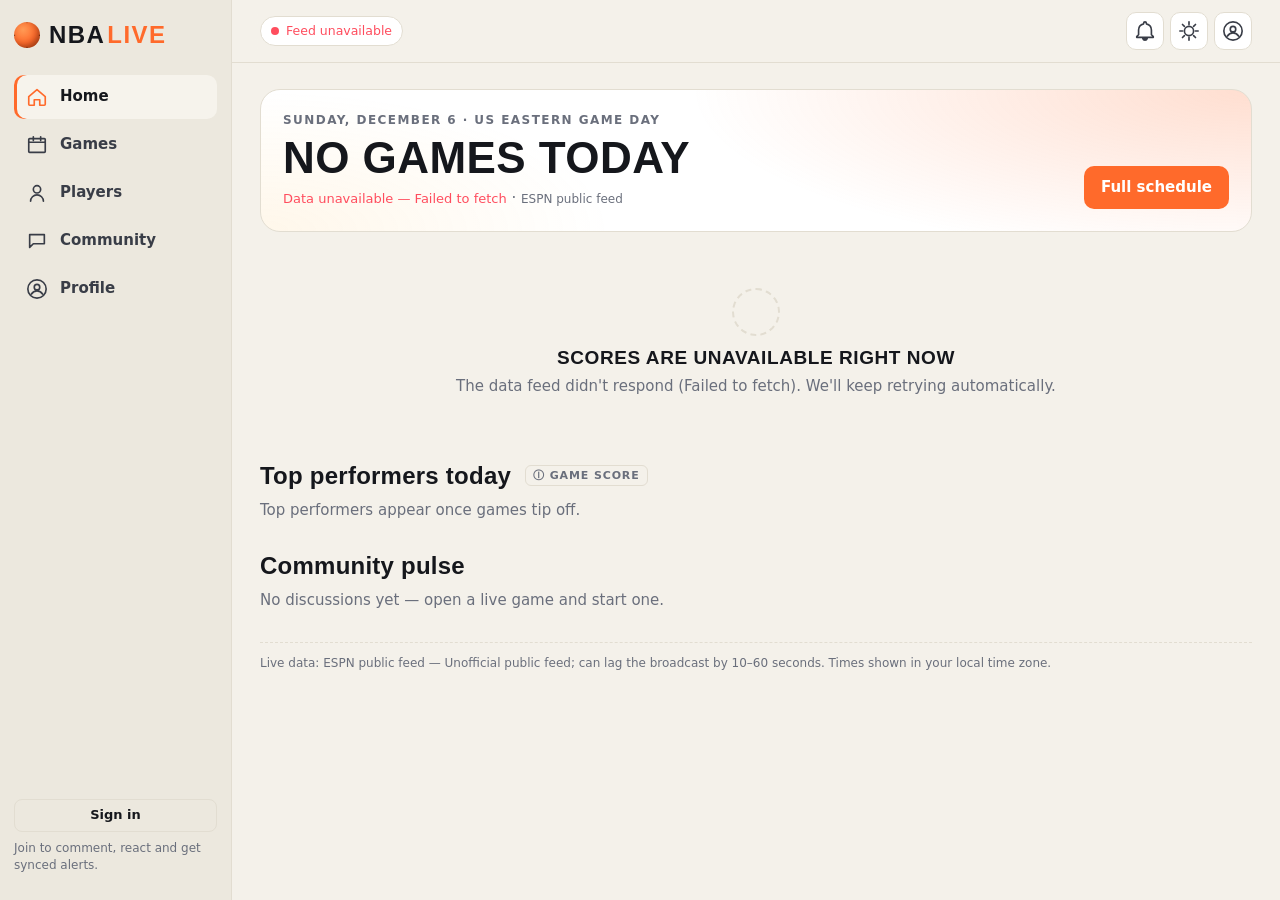
==== commit 4b921258: "Players: build in the 30-team list (ESPN /teams blocks cross-origin requests) Co-Authored-By: Claude" ====
--- a/app/index.html
+++ b/app/index.html
@@ -39,6 +39,6 @@
 </div>
 <div id="sheetRoot"></div>
 <div id="toasts" aria-live="polite"></div>
-<script type="module" src="js/main.js?v=2"></script>
+<script type="module" src="js/main.js?v=3"></script>
 </body>
 </html>
